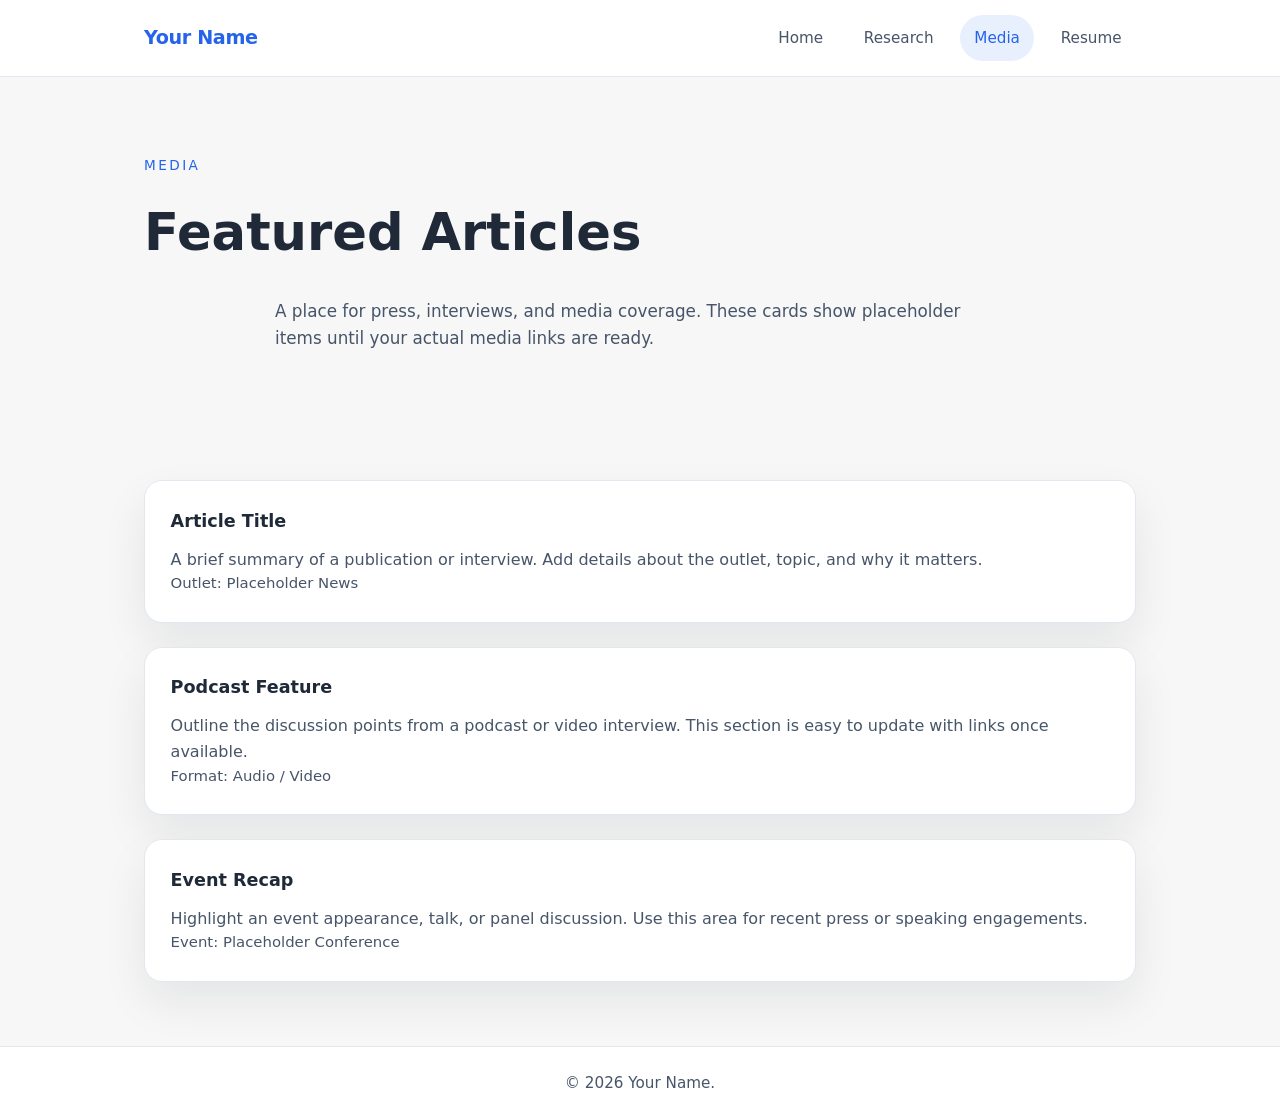
==== media.html @ d99f0c4b "codex template" ====
<!DOCTYPE html>
<html lang="en">
<head>
  <meta charset="UTF-8">
  <meta name="viewport" content="width=device-width, initial-scale=1.0">
  <title>Your Name | Media</title>
  <meta name="description" content="Media page placeholder for Your Name. Featured articles and interviews.">
  <link rel="stylesheet" href="style.css">
</head>
<body>
  <header class="site-header">
    <div class="container header-inner">
      <a class="brand" href="index.html">Your Name</a>
      <nav>
        <a href="index.html" class="nav-link">Home</a>
        <a href="research.html" class="nav-link">Research</a>
        <a href="media.html" class="nav-link active">Media</a>
        <a href="resume.html" class="nav-link">Resume</a>
      </nav>
    </div>
  </header>

  <main class="container page-content">
    <section>
      <p class="eyebrow">Media</p>
      <h1>Featured Articles</h1>
      <p class="intro">A place for press, interviews, and media coverage. These cards show placeholder items until your actual media links are ready.</p>
    </section>

    <section class="content-section">
      <article class="card">
        <h2>Article Title</h2>
        <p>A brief summary of a publication or interview. Add details about the outlet, topic, and why it matters.</p>
        <p class="meta">Outlet: Placeholder News</p>
      </article>

      <article class="card">
        <h2>Podcast Feature</h2>
        <p>Outline the discussion points from a podcast or video interview. This section is easy to update with links once available.</p>
        <p class="meta">Format: Audio / Video</p>
      </article>

      <article class="card">
        <h2>Event Recap</h2>
        <p>Highlight an event appearance, talk, or panel discussion. Use this area for recent press or speaking engagements.</p>
        <p class="meta">Event: Placeholder Conference</p>
      </article>
    </section>
  </main>

  <footer class="site-footer">
    <div class="container">
      <p>© 2026 Your Name.</p>
    </div>
  </footer>
</body>
</html>
---- style.css ----
:root {
  --bg: #f7f7f7;
  --surface: #ffffff;
  --text: #1f2937;
  --muted: #475569;
  --accent: #2563eb;
  --border: #d1d5db;
  --radius: 18px;
  --shadow: 0 20px 45px rgba(15, 23, 42, 0.08);
  --max-width: 1040px;
}

* {
  box-sizing: border-box;
}

body {
  margin: 0;
  font-family: Inter, system-ui, -apple-system, BlinkMacSystemFont, 'Segoe UI', sans-serif;
  color: var(--text);
  background: var(--bg);
  line-height: 1.6;
}

img {
  max-width: 100%;
  display: block;
}

a {
  color: var(--accent);
  text-decoration: none;
}

.container {
  width: min(100%, var(--max-width));
  margin: 0 auto;
  padding: 0 1.5rem;
}

.site-header {
  background: #ffffff;
  border-bottom: 1px solid #e2e8f0;
  position: sticky;
  top: 0;
  z-index: 10;
}

.header-inner {
  display: flex;
  align-items: center;
  justify-content: space-between;
  gap: 1rem;
  min-height: 76px;
}

.brand {
  font-size: 1.2rem;
  font-weight: 700;
  letter-spacing: -0.02em;
}

nav {
  display: flex;
  gap: 0.75rem;
  flex-wrap: wrap;
}

.nav-link {
  display: inline-flex;
  align-items: center;
  padding: 0.65rem 0.9rem;
  border-radius: 999px;
  font-size: 0.95rem;
  color: var(--muted);
  transition: background 0.2s ease, color 0.2s ease;
}

.nav-link:hover,
.nav-link.active {
  background: rgba(37, 99, 235, 0.1);
  color: var(--accent);
}

.hero-section,
.page-content > section {
  padding: 4rem 0;
}

.hero-section {
  text-align: center;
}

.eyebrow {
  display: inline-block;
  margin-bottom: 1rem;
  font-size: 0.85rem;
  text-transform: uppercase;
  letter-spacing: 0.18em;
  color: var(--accent);
}

.hero-section h1,
.page-content h1 {
  font-size: clamp(2.5rem, 4vw, 3.6rem);
  margin: 0;
}

.hero-text,
.intro {
  max-width: 730px;
  margin: 1.5rem auto 0;
  color: var(--muted);
  font-size: 1.05rem;
}

.hero-actions {
  display: inline-flex;
  gap: 1rem;
  flex-wrap: wrap;
  margin-top: 2rem;
}

.button,
.button-secondary {
  display: inline-flex;
  align-items: center;
  justify-content: center;
  padding: 0.95rem 1.5rem;
  border-radius: 999px;
  font-weight: 600;
  transition: transform 0.2s ease, background 0.2s ease;
}

.button {
  background: var(--accent);
  color: white;
}

.button-secondary {
  border: 1px solid var(--border);
  color: var(--text);
  background: white;
}

.button:hover,
.button-secondary:hover {
  transform: translateY(-1px);
}

.feature-grid,
.content-section {
  display: grid;
  gap: 1.5rem;
}

.feature-grid {
  grid-template-columns: repeat(auto-fit, minmax(220px, 1fr));
  margin-top: 2.5rem;
}

.feature-grid article,
.card {
  background: var(--surface);
  border: 1px solid #e2e8f0;
  border-radius: var(--radius);
  padding: 1.6rem;
  box-shadow: var(--shadow);
}

.feature-grid h3,
.card h2 {
  margin-top: 0;
  margin-bottom: 0.75rem;
  font-size: 1.1rem;
}

.card p,
.resume-item p {
  margin: 0;
  color: var(--muted);
}

.meta {
  margin-top: 0.85rem;
  font-size: 0.93rem;
  color: #64748b;
}

.resume-grid {
  display: grid;
  grid-template-columns: repeat(auto-fit, minmax(280px, 1fr));
  gap: 2rem;
  margin-top: 2rem;
}

.resume-item {
  margin-top: 1rem;
}

.resume-item h3 {
  margin-bottom: 0.45rem;
}

.skill-list {
  list-style: none;
  margin: 1rem 0 0;
  padding: 0;
  display: grid;
  grid-template-columns: repeat(auto-fit, minmax(140px, 1fr));
  gap: 0.75rem;
}

.skill-list li {
  background: #f8fafc;
  border: 1px solid #e2e8f0;
  border-radius: 999px;
  padding: 0.7rem 1rem;
  color: var(--text);
  font-size: 0.95rem;
}

.site-footer {
  border-top: 1px solid #e2e8f0;
  background: #ffffff;
  padding: 1.5rem 0;
}

.site-footer p {
  margin: 0;
  color: var(--muted);
  text-align: center;
  font-size: 0.95rem;
}

@media (max-width: 720px) {
  .header-inner {
    flex-direction: column;
    align-items: stretch;
    gap: 0.75rem;
  }

  .hero-actions {
    justify-content: center;
  }
}
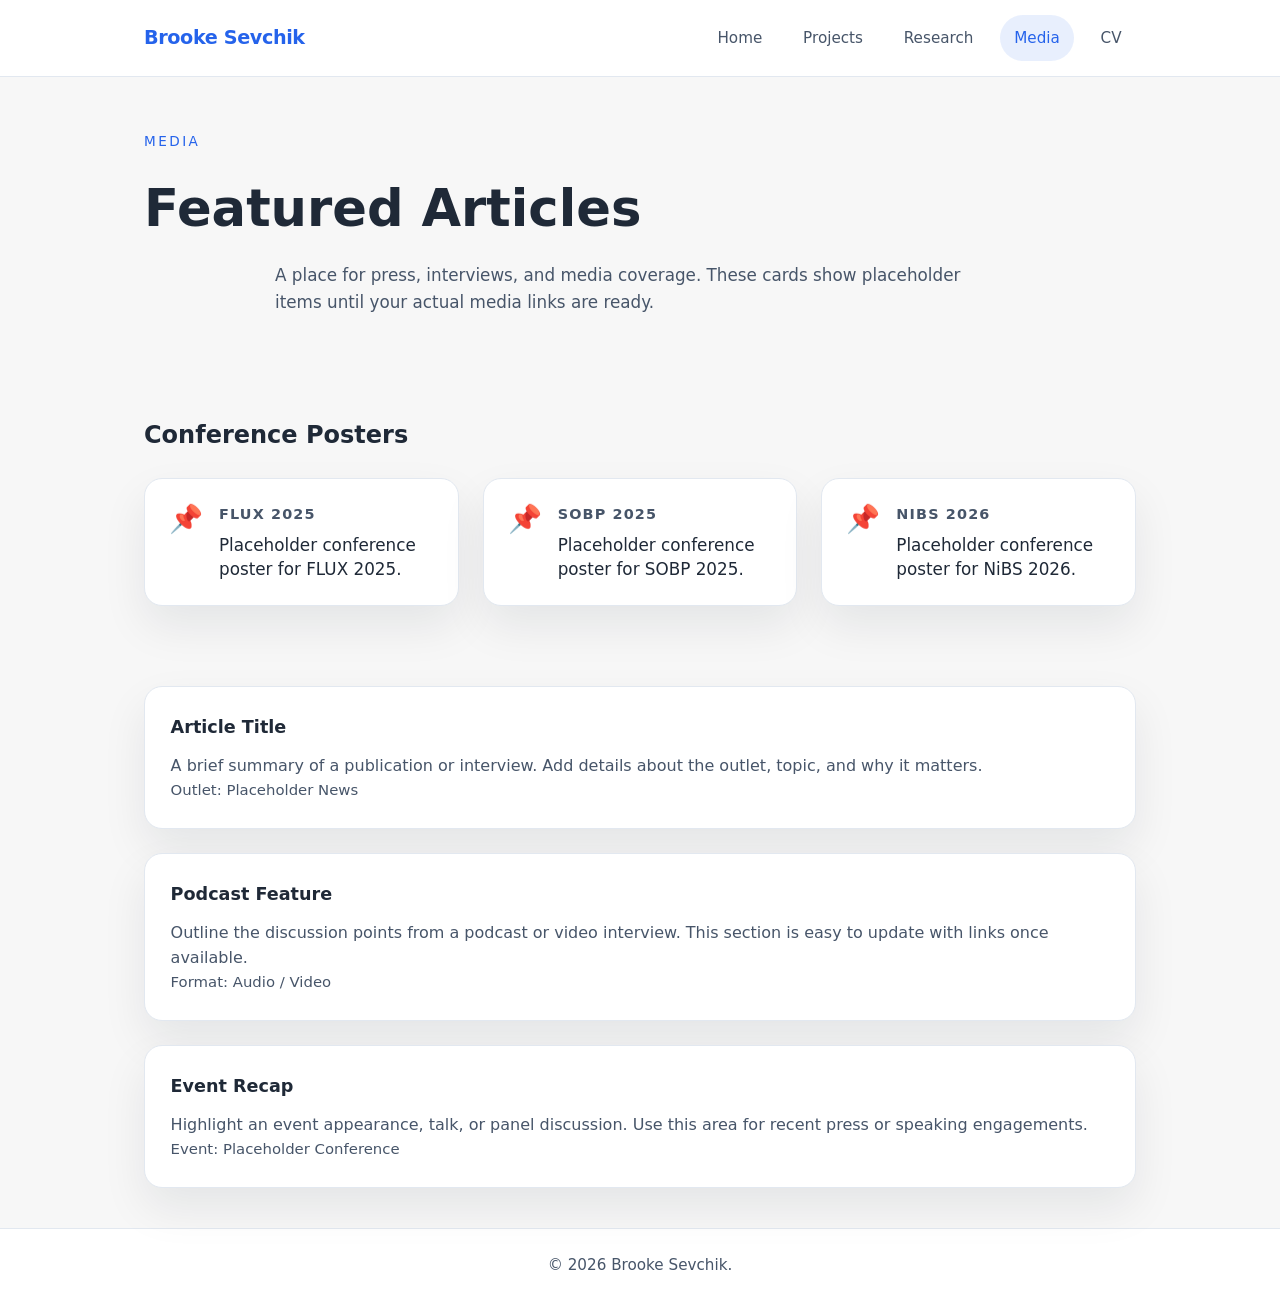
==== commit d9cd996f: "minor changes" ====
--- a/media.html
+++ b/media.html
@@ -3,19 +3,20 @@
 <head>
   <meta charset="UTF-8">
   <meta name="viewport" content="width=device-width, initial-scale=1.0">
-  <title>Your Name | Media</title>
-  <meta name="description" content="Media page placeholder for Your Name. Featured articles and interviews.">
+  <title>Brooke Sevchik | Media</title>
+  <meta name="description" content="Media page placeholder for Brooke Sevchik. Featured articles and interviews.">
   <link rel="stylesheet" href="style.css">
 </head>
 <body>
   <header class="site-header">
     <div class="container header-inner">
-      <a class="brand" href="index.html">Your Name</a>
+      <a class="brand" href="index.html">Brooke Sevchik</a>
       <nav>
         <a href="index.html" class="nav-link">Home</a>
+        <a href="projects.html" class="nav-link">Projects</a>
         <a href="research.html" class="nav-link">Research</a>
         <a href="media.html" class="nav-link active">Media</a>
-        <a href="resume.html" class="nav-link">Resume</a>
+        <a href="cv.pdf" class="nav-link" target="_blank" rel="noreferrer">CV</a>
       </nav>
     </div>
   </header>
@@ -25,6 +26,41 @@
       <p class="eyebrow">Media</p>
       <h1>Featured Articles</h1>
       <p class="intro">A place for press, interviews, and media coverage. These cards show placeholder items until your actual media links are ready.</p>
+    </section>
+
+    <section>
+      <h2 class="section-title">Conference Posters</h2>
+      <div class="poster-grid">
+        <article class="poster-card">
+          <div class="poster-icon">📌</div>
+          <div class="poster-info">
+            <a href="images/Sevchik_FLUX_2025_Final.jpg" target="_blank" rel="noreferrer">
+              <div class="poster-venue">FLUX 2025</div>
+              <div class="poster-title">Placeholder conference poster for FLUX 2025.</div>
+            </a>
+          </div>
+        </article>
+
+        <article class="poster-card">
+          <div class="poster-icon">📌</div>
+          <div class="poster-info">
+            <a href="images/Sevchik_SOBP_2025.png" target="_blank" rel="noreferrer">
+              <div class="poster-venue">SOBP 2025</div>
+              <div class="poster-title">Placeholder conference poster for SOBP 2025.</div>
+            </a>
+          </div>
+        </article>
+
+        <article class="poster-card">
+          <div class="poster-icon">📌</div>
+          <div class="poster-info">
+            <a href="images/Sevchik_NiBS_2026_FINAL.jpg" target="_blank" rel="noreferrer">
+              <div class="poster-venue">NiBS 2026</div>
+              <div class="poster-title">Placeholder conference poster for NiBS 2026.</div>
+            </a>
+          </div>
+        </article>
+      </div>
     </section>
 
     <section class="content-section">
@@ -50,7 +86,7 @@
 
   <footer class="site-footer">
     <div class="container">
-      <p>© 2026 Your Name.</p>
+      <p>© 2026 Brooke Sevchik.</p>
     </div>
   </footer>
 </body>
--- a/style.css
+++ b/style.css
@@ -84,11 +84,21 @@
 
 .hero-section,
 .page-content > section {
-  padding: 4rem 0;
+  padding: 2.5rem 0;
 }
 
 .hero-section {
   text-align: center;
+}
+
+.hero-avatar {
+  width: 180px;
+  height: 180px;
+  border-radius: 50%;
+  object-fit: cover;
+  margin: 0.75rem auto 0;
+  display: block;
+  border: 4px solid rgba(37, 99, 235, 0.16);
 }
 
 .eyebrow {
@@ -109,7 +119,7 @@
 .hero-text,
 .intro {
   max-width: 730px;
-  margin: 1.5rem auto 0;
+  margin: 0.75rem auto 0;
   color: var(--muted);
   font-size: 1.05rem;
 }
@@ -149,9 +159,106 @@
 }
 
 .feature-grid,
-.content-section {
+.content-section,
+.poster-grid {
   display: grid;
   gap: 1.5rem;
+}
+
+.poster-grid {
+  grid-template-columns: repeat(auto-fit, minmax(240px, 1fr));
+  margin-top: 1.5rem;
+}
+
+.poster-card {
+  display: flex;
+  gap: 1rem;
+  padding: 1.5rem;
+  background: var(--surface);
+  border: 1px solid #e2e8f0;
+  border-radius: var(--radius);
+  box-shadow: var(--shadow);
+  align-items: flex-start;
+}
+
+.poster-icon {
+  font-size: 1.7rem;
+  line-height: 1;
+  margin-top: 0.1rem;
+}
+
+.poster-info a {
+  color: inherit;
+}
+
+.poster-info a:hover .poster-title {
+  color: var(--accent);
+}
+
+.poster-venue {
+  font-size: 0.9rem;
+  font-weight: 700;
+  text-transform: uppercase;
+  letter-spacing: 0.08em;
+  color: var(--muted);
+  margin-bottom: 0.4rem;
+}
+
+.poster-title {
+  margin: 0;
+  font-size: 1.05rem;
+  line-height: 1.45;
+}
+
+.keyword-section {
+  padding: 1rem 0 2.5rem;
+}
+
+.keyword-list {
+  display: flex;
+  flex-wrap: wrap;
+  gap: 0.75rem;
+  margin-top: 1.5rem;
+}
+
+.keyword-list span {
+  display: inline-flex;
+  align-items: center;
+  padding: 0.75rem 1rem;
+  border-radius: 999px;
+  background: rgba(37, 99, 235, 0.08);
+  color: var(--accent);
+  font-weight: 600;
+  border: 1px solid rgba(37, 99, 235, 0.16);
+}
+
+.nav-boxes {
+  display: flex;
+  flex-wrap: wrap;
+  gap: 0.75rem;
+  margin-top: 3.5rem;
+}
+
+.nav-boxes a {
+  display: inline-flex;
+  align-items: center;
+  justify-content: center;
+  min-width: 100px;
+  padding: 0.85rem 1.2rem;
+  border-radius: 999px;
+  border: 1px solid #cbd5e1;
+  background: #ffffff;
+  color: var(--text);
+  font-weight: 600;
+  text-transform: uppercase;
+  letter-spacing: 0.06em;
+  transition: background 0.2s ease, color 0.2s ease, transform 0.2s ease;
+}
+
+.nav-boxes a:hover {
+  background: rgba(37, 99, 235, 0.08);
+  color: var(--accent);
+  transform: translateY(-1px);
 }
 
 .feature-grid {
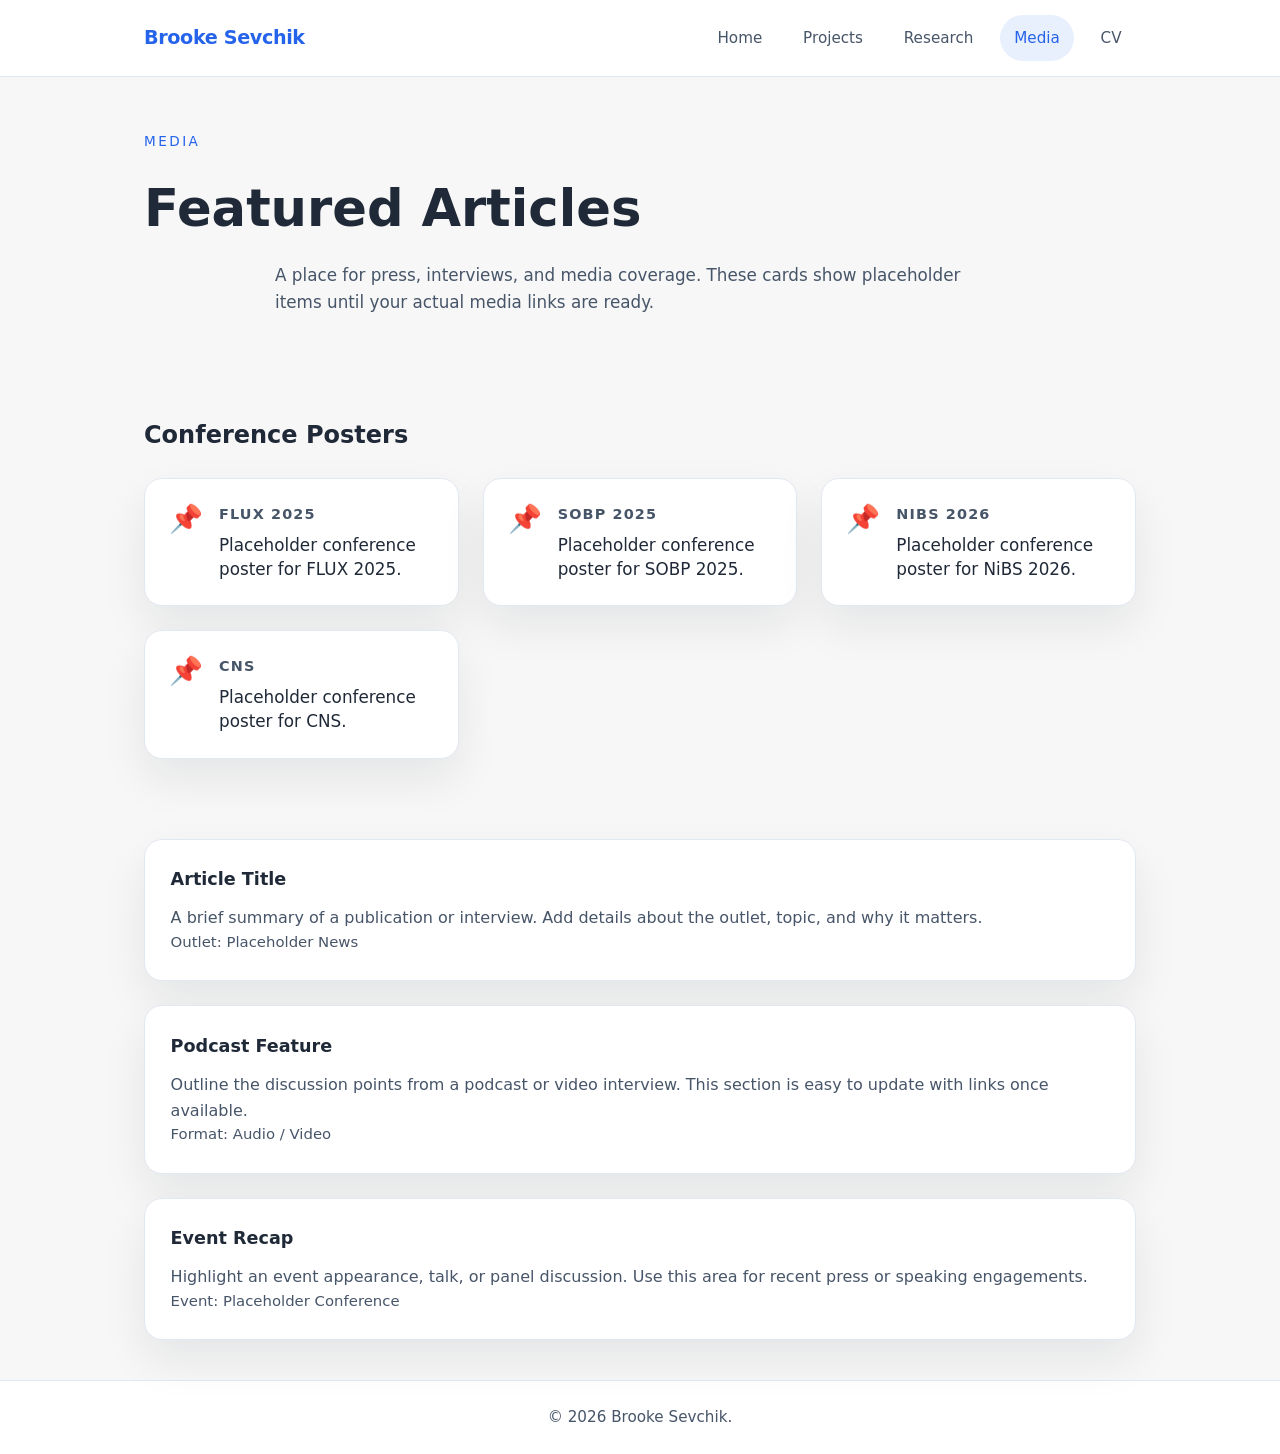
==== commit 007261f1: "add CNS poster" ====
--- a/media.html
+++ b/media.html
@@ -60,6 +60,16 @@
             </a>
           </div>
         </article>
+
+        <article class="poster-card">
+          <div class="poster-icon">📌</div>
+          <div class="poster-info">
+            <a href="images/CNS_Poster_Brooke_Sevchik.jpg" target="_blank" rel="noreferrer">
+              <div class="poster-venue">CNS</div>
+              <div class="poster-title">Placeholder conference poster for CNS.</div>
+            </a>
+          </div>
+        </article>
       </div>
     </section>
 
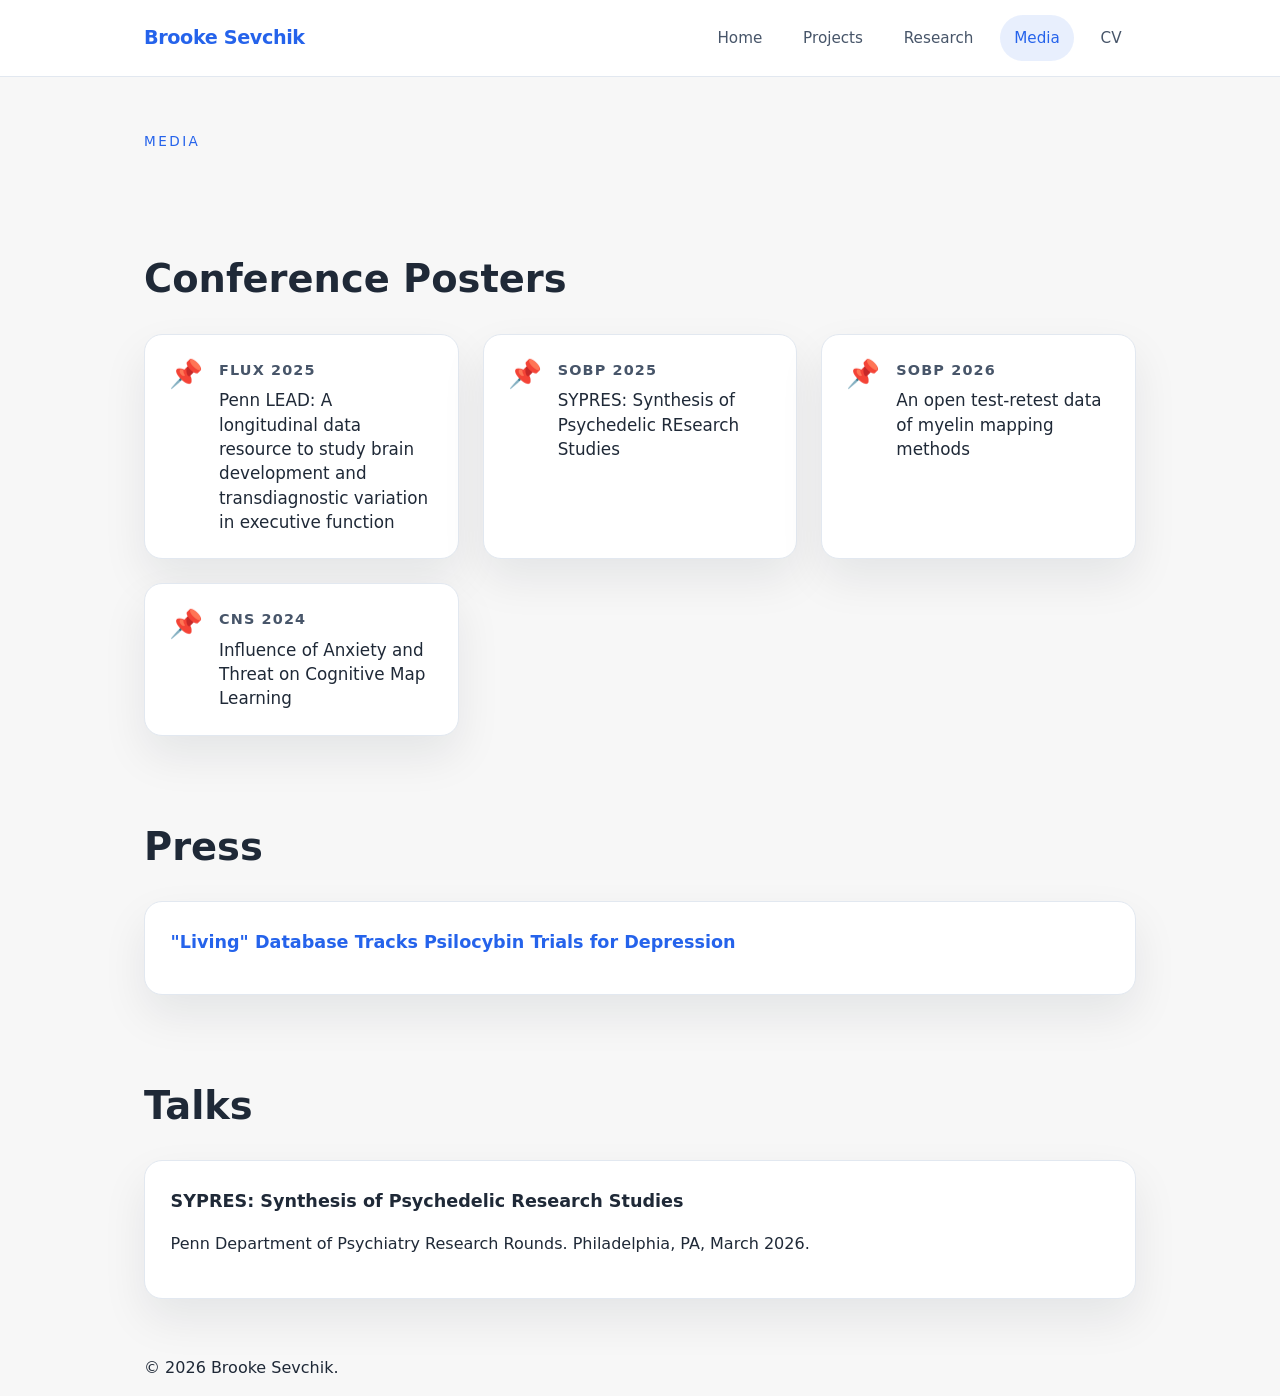
==== commit 8f7f0433: "many updates" ====
--- a/media.html
+++ b/media.html
@@ -24,8 +24,6 @@
   <main class="container page-content">
     <section>
       <p class="eyebrow">Media</p>
-      <h1>Featured Articles</h1>
-      <p class="intro">A place for press, interviews, and media coverage. These cards show placeholder items until your actual media links are ready.</p>
     </section>
 
     <section>
@@ -36,7 +34,7 @@
           <div class="poster-info">
             <a href="images/Sevchik_FLUX_2025_Final.jpg" target="_blank" rel="noreferrer">
               <div class="poster-venue">FLUX 2025</div>
-              <div class="poster-title">Placeholder conference poster for FLUX 2025.</div>
+              <div class="poster-title">Penn LEAD: A longitudinal data resource to study brain development and transdiagnostic variation in executive function</div>
             </a>
           </div>
         </article>
@@ -46,7 +44,7 @@
           <div class="poster-info">
             <a href="images/Sevchik_SOBP_2025.png" target="_blank" rel="noreferrer">
               <div class="poster-venue">SOBP 2025</div>
-              <div class="poster-title">Placeholder conference poster for SOBP 2025.</div>
+              <div class="poster-title">SYPRES: Synthesis of Psychedelic REsearch Studies</div>
             </a>
           </div>
         </article>
@@ -55,8 +53,8 @@
           <div class="poster-icon">📌</div>
           <div class="poster-info">
             <a href="images/Sevchik_NiBS_2026_FINAL.jpg" target="_blank" rel="noreferrer">
-              <div class="poster-venue">NiBS 2026</div>
-              <div class="poster-title">Placeholder conference poster for NiBS 2026.</div>
+              <div class="poster-venue">SOBP 2026</div>
+              <div class="poster-title">An open test-retest data of myelin mapping methods</div>
             </a>
           </div>
         </article>
@@ -65,8 +63,8 @@
           <div class="poster-icon">📌</div>
           <div class="poster-info">
             <a href="images/CNS_Poster_Brooke_Sevchik.jpg" target="_blank" rel="noreferrer">
-              <div class="poster-venue">CNS</div>
-              <div class="poster-title">Placeholder conference poster for CNS.</div>
+              <div class="poster-venue">CNS 2024</div>
+              <div class="poster-title">Influence of Anxiety and Threat on Cognitive Map Learning</div>
             </a>
           </div>
         </article>
@@ -74,22 +72,17 @@
     </section>
 
     <section class="content-section">
+      <h2 class="section-title">Press</h2>
       <article class="card">
-        <h2>Article Title</h2>
-        <p>A brief summary of a publication or interview. Add details about the outlet, topic, and why it matters.</p>
-        <p class="meta">Outlet: Placeholder News</p>
+        <h2><a href="https://www.medscape.com/viewarticle/living-database-tracks-psilocybin-trials-depression-2026a1000dmx?form=fpf" target="_blank" rel="noreferrer">"Living" Database Tracks Psilocybin Trials for Depression</a></h2>
       </article>
+    </section>
 
+    <section class="content-section">
+      <h2 class="section-title">Talks</h2>
       <article class="card">
-        <h2>Podcast Feature</h2>
-        <p>Outline the discussion points from a podcast or video interview. This section is easy to update with links once available.</p>
-        <p class="meta">Format: Audio / Video</p>
-      </article>
-
-      <article class="card">
-        <h2>Event Recap</h2>
-        <p>Highlight an event appearance, talk, or panel discussion. Use this area for recent press or speaking engagements.</p>
-        <p class="meta">Event: Placeholder Conference</p>
+        <h2>SYPRES: Synthesis of Psychedelic Research Studies</h2>
+        <p class="meta">Penn Department of Psychiatry Research Rounds. Philadelphia, PA, March 2026.</p>
       </article>
     </section>
   </main>
--- a/style.css
+++ b/style.css
@@ -89,6 +89,15 @@
 
 .hero-section {
   text-align: center;
+  background: #e7edf5;
+  border-radius: 0;
+  padding: 3rem 1rem;
+  position: relative;
+  left: 50%;
+  right: 50%;
+  margin-left: -50vw;
+  margin-right: -50vw;
+  width: 100vw;
 }
 
 .hero-avatar {
@@ -101,6 +110,43 @@
   border: 4px solid rgba(37, 99, 235, 0.16);
 }
 
+.hero-links {
+  display: inline-flex;
+  gap: 1rem;
+  justify-content: center;
+  flex-wrap: wrap;
+  margin-top: 1.5rem;
+}
+
+.hero-links a {
+  display: inline-flex;
+  align-items: center;
+  justify-content: center;
+  width: 48px;
+  height: 48px;
+  border-radius: 50%;
+  background: rgba(255, 255, 255, 0.9);
+  border: 1px solid rgba(148, 163, 184, 0.3);
+  box-shadow: 0 8px 20px rgba(100, 116, 139, 0.08);
+}
+
+.hero-links img {
+  width: 22px;
+  height: 22px;
+}
+
+.section-title {
+  margin: 0;
+  font-size: clamp(2rem, 3vw, 2.6rem);
+}
+
+.section-subtitle {
+  margin: 0.35rem 0 1.25rem;
+  font-size: clamp(1.2rem, 2vw, 1.6rem);
+  color: var(--muted);
+  line-height: 1.25;
+}
+
 .eyebrow {
   display: inline-block;
   margin-bottom: 1rem;
@@ -163,6 +209,43 @@
 .poster-grid {
   display: grid;
   gap: 1.5rem;
+}
+
+/* --- Publication stacked cards (image under title) --- */
+.pub-grid {
+  display: grid;
+  gap: 1rem;
+}
+
+.pub-card {
+  padding: 1.25rem;
+  background: var(--surface);
+  border: 1px solid #e2e8f0;
+  border-radius: var(--radius);
+  box-shadow: var(--shadow);
+}
+
+.pub-thumb-large {
+  width: 100%;
+  max-width: 880px;
+  height: auto;
+  object-fit: cover;
+  border-radius: 8px;
+  display: block;
+  margin: 0.6rem 0 0.9rem 0;
+}
+
+.pub-info h2,
+.pub-card h2 {
+  margin: 0 0 0.6rem 0;
+  font-size: 1.25rem;
+}
+
+@media (min-width: 1000px) {
+  .pub-grid {
+    grid-template-columns: 1fr 1fr;
+    gap: 1.25rem;
+  }
 }
 
 .poster-grid {
@@ -282,6 +365,21 @@
   font-size: 1.1rem;
 }
 
+.project-logo {
+  display: block;
+  float: left;
+  width: 180px;
+  height: auto;
+  margin: 0 1.2rem 1rem 0;
+}
+
+@media (max-width: 640px) {
+  .project-logo {
+    float: none;
+    display: block;
+    width: 200px;
+    margin: 0 auto 1rem;
+  }
 .card p,
 .resume-item p {
   margin: 0;
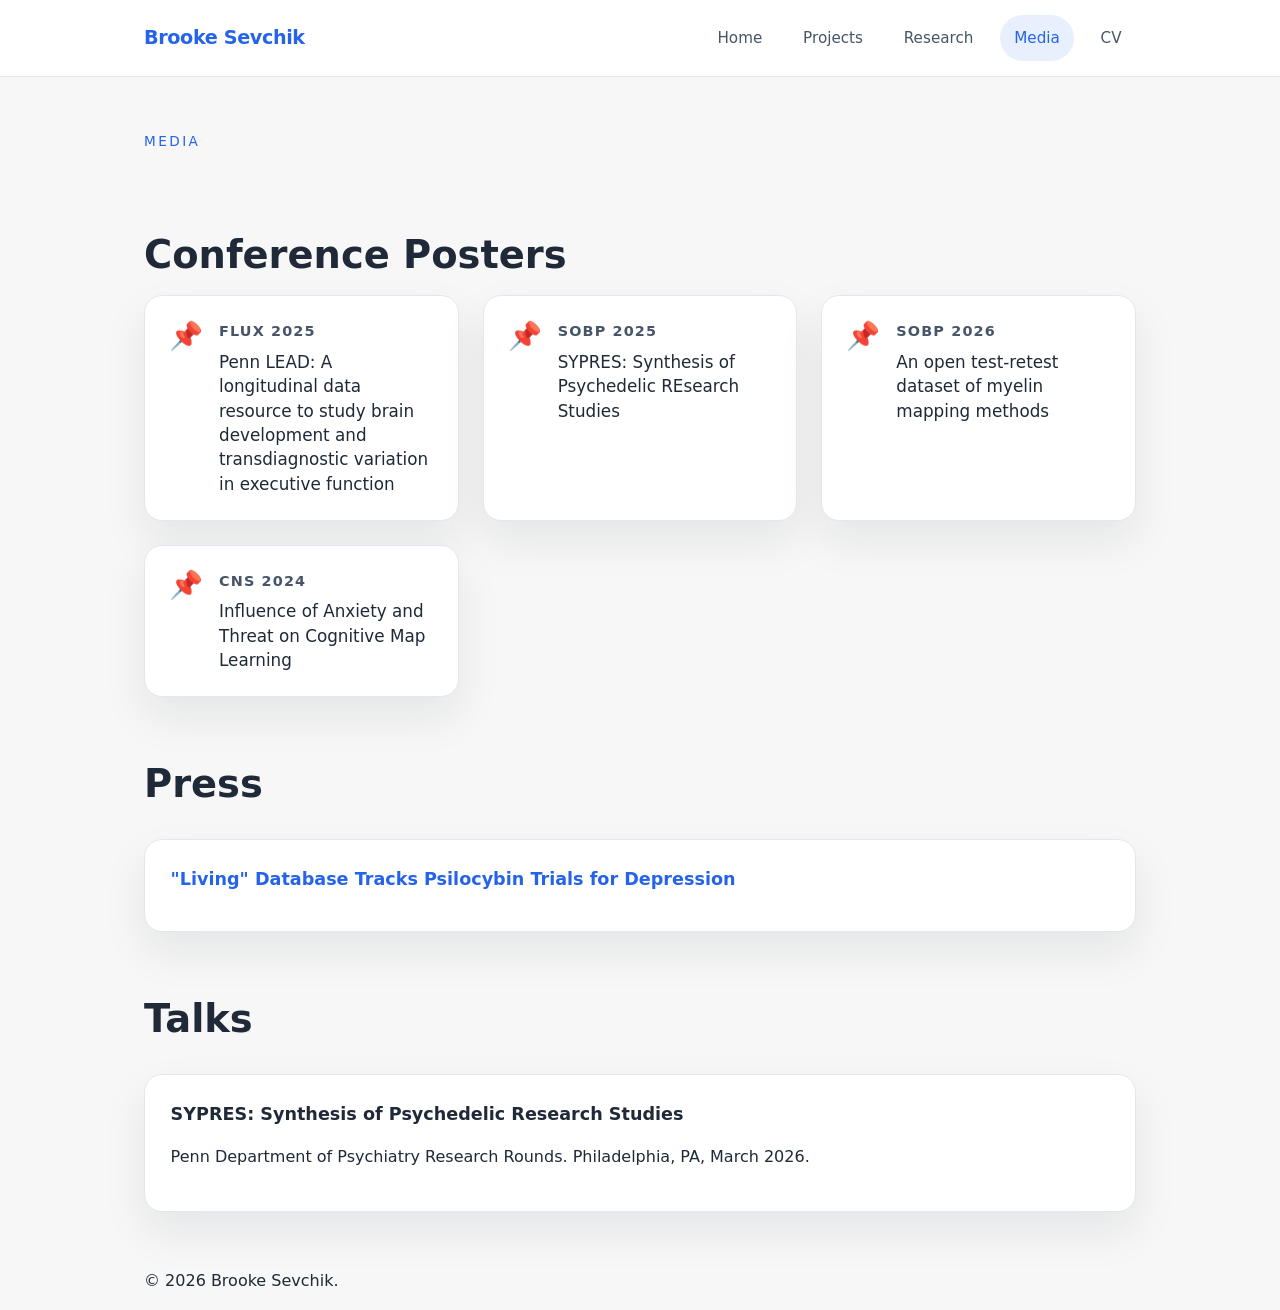
==== commit 1b479a7a: "fixed typo" ====
--- a/media.html
+++ b/media.html
@@ -54,7 +54,7 @@
           <div class="poster-info">
             <a href="images/Sevchik_NiBS_2026_FINAL.jpg" target="_blank" rel="noreferrer">
               <div class="poster-venue">SOBP 2026</div>
-              <div class="poster-title">An open test-retest data of myelin mapping methods</div>
+              <div class="poster-title">An open test-retest dataset of myelin mapping methods</div>
             </a>
           </div>
         </article>
--- a/style.css
+++ b/style.css
@@ -85,6 +85,11 @@
 .hero-section,
 .page-content > section {
   padding: 2.5rem 0;
+}
+
+/* Reduce spacing between consecutive sections inside page-content to match Research layout */
+.page-content > section + section {
+  padding-top: 1rem;
 }
 
 .hero-section {
@@ -250,7 +255,7 @@
 
 .poster-grid {
   grid-template-columns: repeat(auto-fit, minmax(240px, 1fr));
-  margin-top: 1.5rem;
+  margin-top: 0.6rem;
 }
 
 .poster-card {
@@ -315,34 +320,7 @@
   border: 1px solid rgba(37, 99, 235, 0.16);
 }
 
-.nav-boxes {
-  display: flex;
-  flex-wrap: wrap;
-  gap: 0.75rem;
-  margin-top: 3.5rem;
-}
-
-.nav-boxes a {
-  display: inline-flex;
-  align-items: center;
-  justify-content: center;
-  min-width: 100px;
-  padding: 0.85rem 1.2rem;
-  border-radius: 999px;
-  border: 1px solid #cbd5e1;
-  background: #ffffff;
-  color: var(--text);
-  font-weight: 600;
-  text-transform: uppercase;
-  letter-spacing: 0.06em;
-  transition: background 0.2s ease, color 0.2s ease, transform 0.2s ease;
-}
-
-.nav-boxes a:hover {
-  background: rgba(37, 99, 235, 0.08);
-  color: var(--accent);
-  transform: translateY(-1px);
-}
+ 
 
 .feature-grid {
   grid-template-columns: repeat(auto-fit, minmax(220px, 1fr));
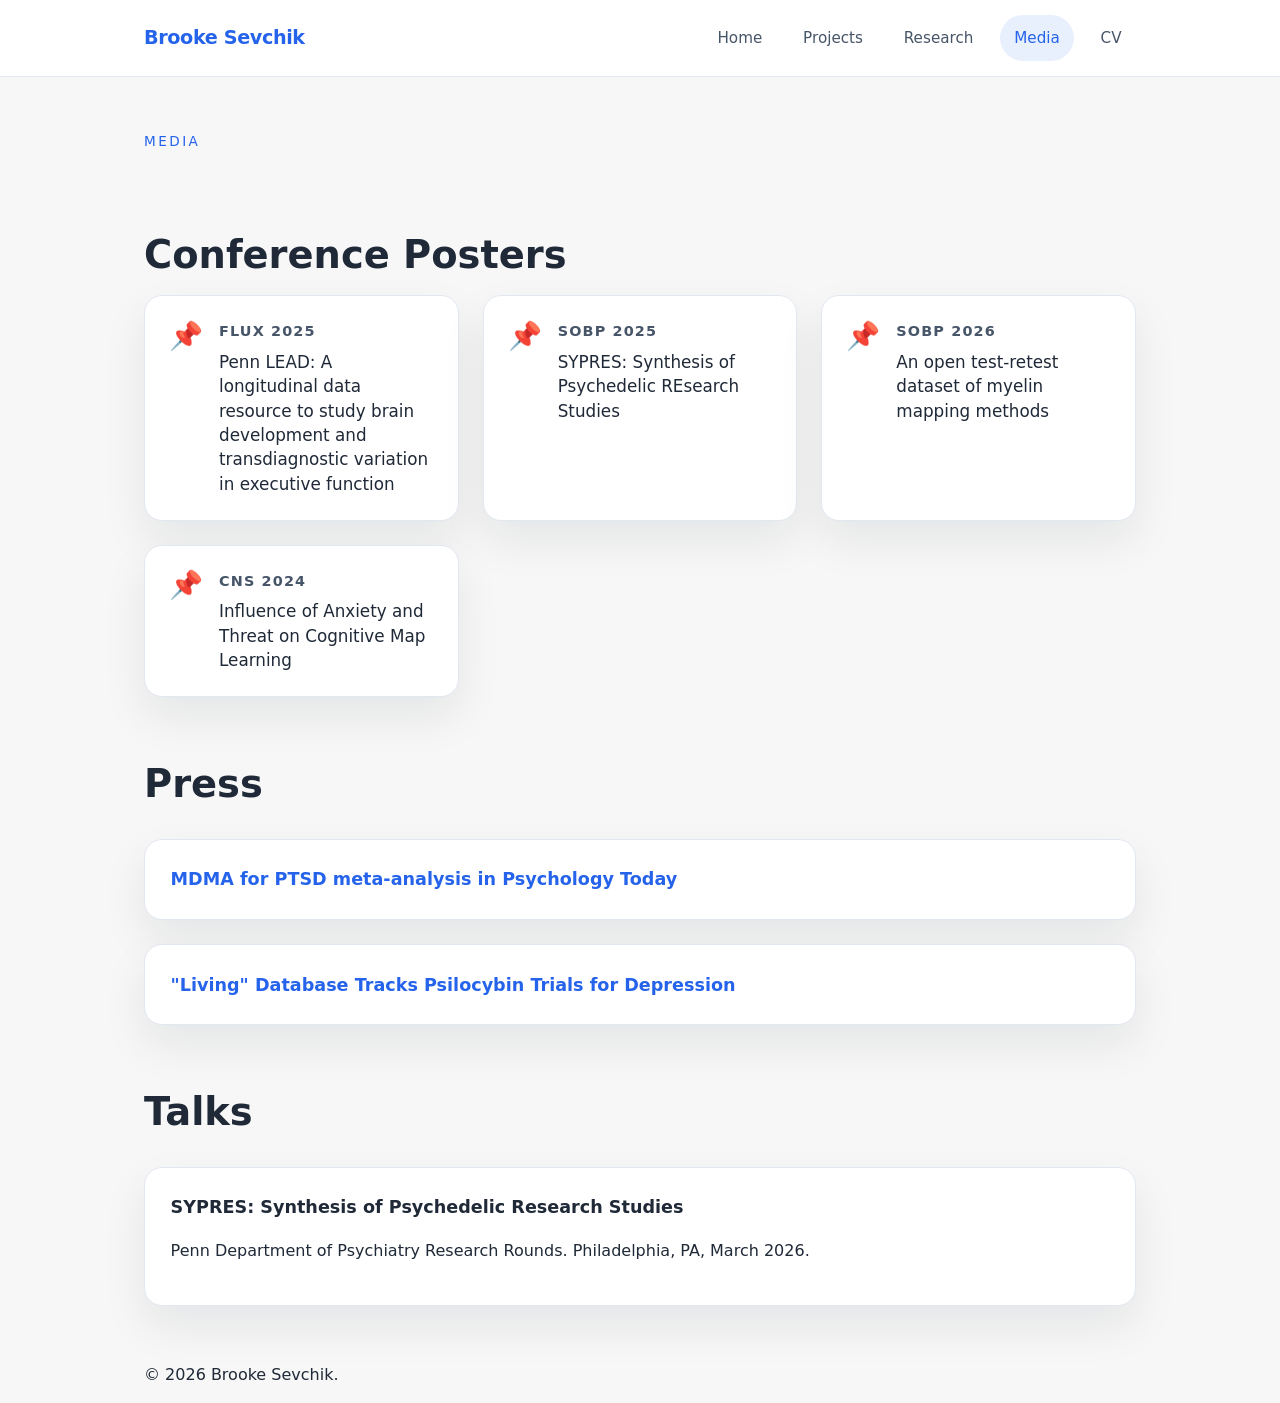
==== commit 71adfc64: "update cv & media" ====
--- a/media.html
+++ b/media.html
@@ -74,6 +74,9 @@
     <section class="content-section">
       <h2 class="section-title">Press</h2>
       <article class="card">
+        <h2><a href="https://www.psychologytoday.com/us/blog/addiction-outlook/202610/mdma-molly-for-ptsd-hope-hype-and-hard-evidence" target="_blank" rel="noreferrer">MDMA for PTSD meta-analysis in Psychology Today</a></h2>
+      </article>
+      <article class="card">
         <h2><a href="https://www.medscape.com/viewarticle/living-database-tracks-psilocybin-trials-depression-2026a1000dmx?form=fpf" target="_blank" rel="noreferrer">"Living" Database Tracks Psilocybin Trials for Depression</a></h2>
       </article>
     </section>
--- a/style.css
+++ b/style.css
@@ -167,6 +167,25 @@
   margin: 0;
 }
 
+.research-subheading {
+  margin: 2rem 0 1rem;
+  font-size: clamp(1.8rem, 2.5vw, 2.3rem);
+  line-height: 1.2;
+  font-weight: 600;
+}
+
+.coauthored-list {
+  margin: 0 0 1rem;
+  padding-left: 1.35rem;
+  list-style: disc;
+  color: var(--text);
+  line-height: 1.8;
+}
+
+.coauthored-list li {
+  margin-bottom: 0.45rem;
+}
+
 .hero-text,
 .intro {
   max-width: 730px;
@@ -343,6 +362,11 @@
   font-size: 1.1rem;
 }
 
+/* Title-only cards (no description) don't need space under the title */
+.card h2:last-child {
+  margin-bottom: 0;
+}
+
 .project-logo {
   display: block;
   float: left;
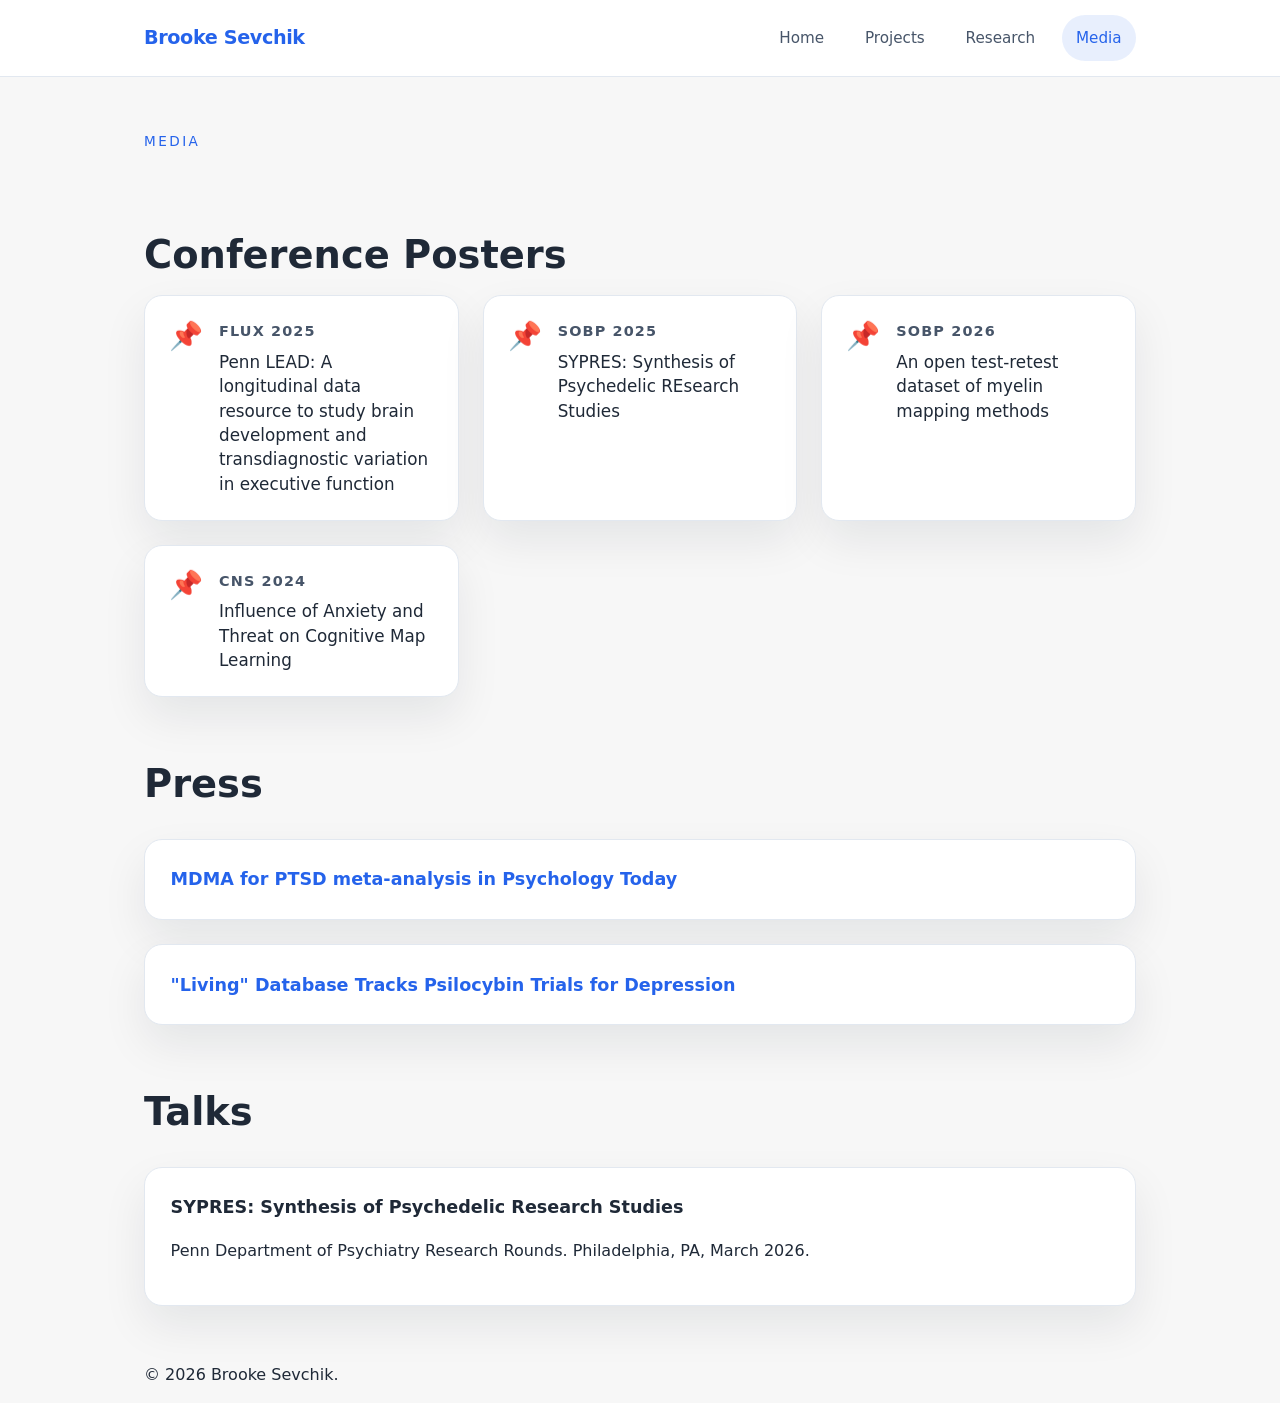
==== commit caecbc02: "delete CV" ====
--- a/media.html
+++ b/media.html
@@ -16,7 +16,6 @@
         <a href="projects.html" class="nav-link">Projects</a>
         <a href="research.html" class="nav-link">Research</a>
         <a href="media.html" class="nav-link active">Media</a>
-        <a href="cv.pdf" class="nav-link" target="_blank" rel="noreferrer">CV</a>
       </nav>
     </div>
   </header>
